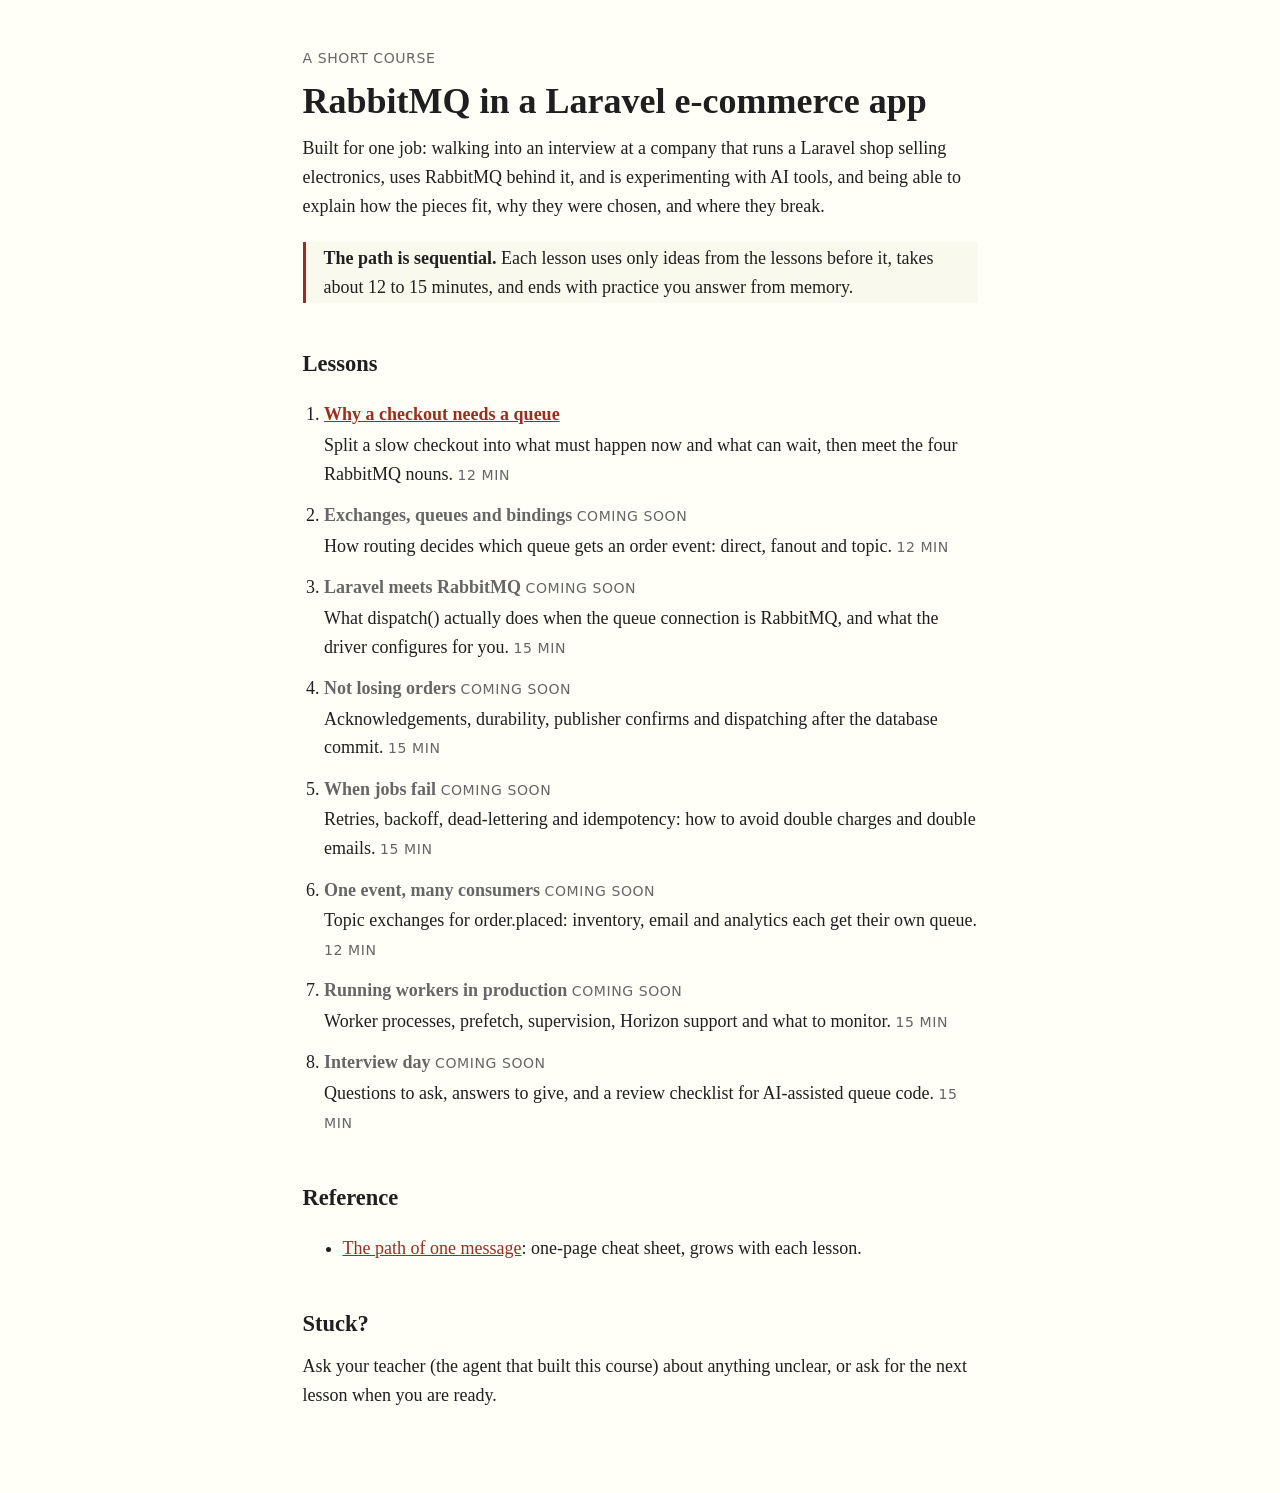
==== index.html @ 07f24b8f "Course skeleton and Lesson 1: why a checkout needs a queue" ====
<!doctype html>
<html lang="en"><head><meta charset="utf-8"><meta name="viewport" content="width=device-width,initial-scale=1">
<title>RabbitMQ for a Laravel e-commerce app</title>
<link rel="stylesheet" href="assets/course.css"></head>
<body><main>
<p class="kicker">A short course</p>
<h1>RabbitMQ in a Laravel e-commerce app</h1>
<p>Built for one job: walking into an interview at a company that runs a Laravel shop selling electronics, uses RabbitMQ behind it, and is experimenting with AI tools, and being able to explain how the pieces fit, why they were chosen, and where they break.</p>
<div class="win"><strong>The path is sequential.</strong> Each lesson uses only ideas from the lessons before it, takes about 12 to 15 minutes, and ends with practice you answer from memory.</div>
<h2>Lessons</h2>
<ol class="path" id="path"></ol>
<noscript><p>Enable JavaScript to see the lesson list.</p></noscript>
<h2>Reference</h2>
<ul><li><a href="reference/message-path.html">The path of one message</a>: one-page cheat sheet, grows with each lesson.</li></ul>
<h2>Stuck?</h2>
<p>Ask your teacher (the agent that built this course) about anything unclear, or ask for the next lesson when you are ready.</p>
</main>
<script src="assets/lessons.js"></script>
<script>
  var ol = document.getElementById('path');
  (window.LESSONS || []).forEach(function(l){
    var li = document.createElement('li'); li.className = l.status;
    li.innerHTML = (l.status === 'ready' ? '<a href="lessons/' + l.slug + '.html"><strong>' + l.title + '</strong></a>' : '<strong>' + l.title + '</strong> <span class="tag">coming soon</span>') + '<p>' + l.blurb + ' <span class="min">' + l.minutes + ' min</span></p>';
    ol.appendChild(li);
  });
</script>
</body></html>
---- assets/course.css ----
:root{--bg:#fffff8;--fg:#1f1f1f;--muted:#666;--rule:#d8d6c8;--accent:#9b2c1f;--code:#f3f1e4;--ok:#1f6f43;--bad:#9b2c1f;--card:#faf9ee}
@media (prefers-color-scheme:dark){:root{--bg:#171717;--fg:#e8e6dc;--muted:#a09d90;--rule:#3a3a35;--accent:#e08a74;--code:#222220;--ok:#6fcf97;--bad:#ef8d7d;--card:#1d1d1b}}
*{box-sizing:border-box}
html{font-size:18px}
body{margin:0;background:var(--bg);color:var(--fg);font-family:Charter,"Bitstream Charter","Sitka Text",Cambria,Georgia,serif;line-height:1.6}
main{max-width:40rem;margin:0 auto;padding:2rem 1.25rem 4rem}
h1{font-size:2rem;line-height:1.2;margin:.2rem 0 .4rem;font-weight:600}
h2{font-size:1.25rem;margin:2.4rem 0 .4rem;font-weight:600}
p,li{margin:.6rem 0}
a{color:var(--accent)}
.kicker,.meta,.min,.tag{font-family:system-ui,sans-serif;font-size:.78rem;letter-spacing:.04em;text-transform:uppercase;color:var(--muted)}
.win{border-left:3px solid var(--accent);padding:.1rem 1rem;margin:1.2rem 0;background:var(--card)}
.note{font-size:.9rem;color:var(--muted)}
code,pre{font-family:ui-monospace,"SF Mono",Menlo,Consolas,monospace;font-size:.85rem;background:var(--code)}
code{padding:.1rem .3rem;border-radius:3px}
pre{padding:.8rem 1rem;overflow-x:auto;border-radius:4px;line-height:1.45}
pre.mermaid{background:transparent;text-align:center;padding:.5rem 0}
table{border-collapse:collapse;width:100%;font-size:.95rem}
th,td{border-bottom:1px solid var(--rule);padding:.4rem .5rem;text-align:left;vertical-align:top}
details{margin:1rem 0;padding:.6rem 1rem;background:var(--card);border:1px solid var(--rule);border-radius:4px}
summary{cursor:pointer;font-weight:600}
fieldset.q{border:1px solid var(--rule);border-radius:4px;margin:1rem 0;padding:.8rem 1rem}
fieldset.q legend{font-weight:600;padding:0 .4rem}
fieldset.q button{display:block;width:100%;text-align:left;margin:.4rem 0;padding:.5rem .8rem;font:inherit;font-size:.95rem;color:var(--fg);background:var(--bg);border:1px solid var(--rule);border-radius:4px;cursor:pointer}
fieldset.q button:hover{border-color:var(--accent)}
fieldset.q button.right{border-color:var(--ok);background:color-mix(in srgb,var(--ok) 14%,var(--bg))}
fieldset.q button.wrong{border-color:var(--bad);background:color-mix(in srgb,var(--bad) 14%,var(--bg))}
.fb{font-size:.9rem;color:var(--muted);margin:.3rem 0 0}
.lesson-nav{display:flex;justify-content:space-between;gap:1rem;border-top:1px solid var(--rule);margin-top:3rem;padding-top:1rem;font-family:system-ui,sans-serif;font-size:.9rem}
ol.path{padding-left:1.2rem}
ol.path li.planned strong{color:var(--muted)}
ol.path li p{margin:.1rem 0 .7rem}
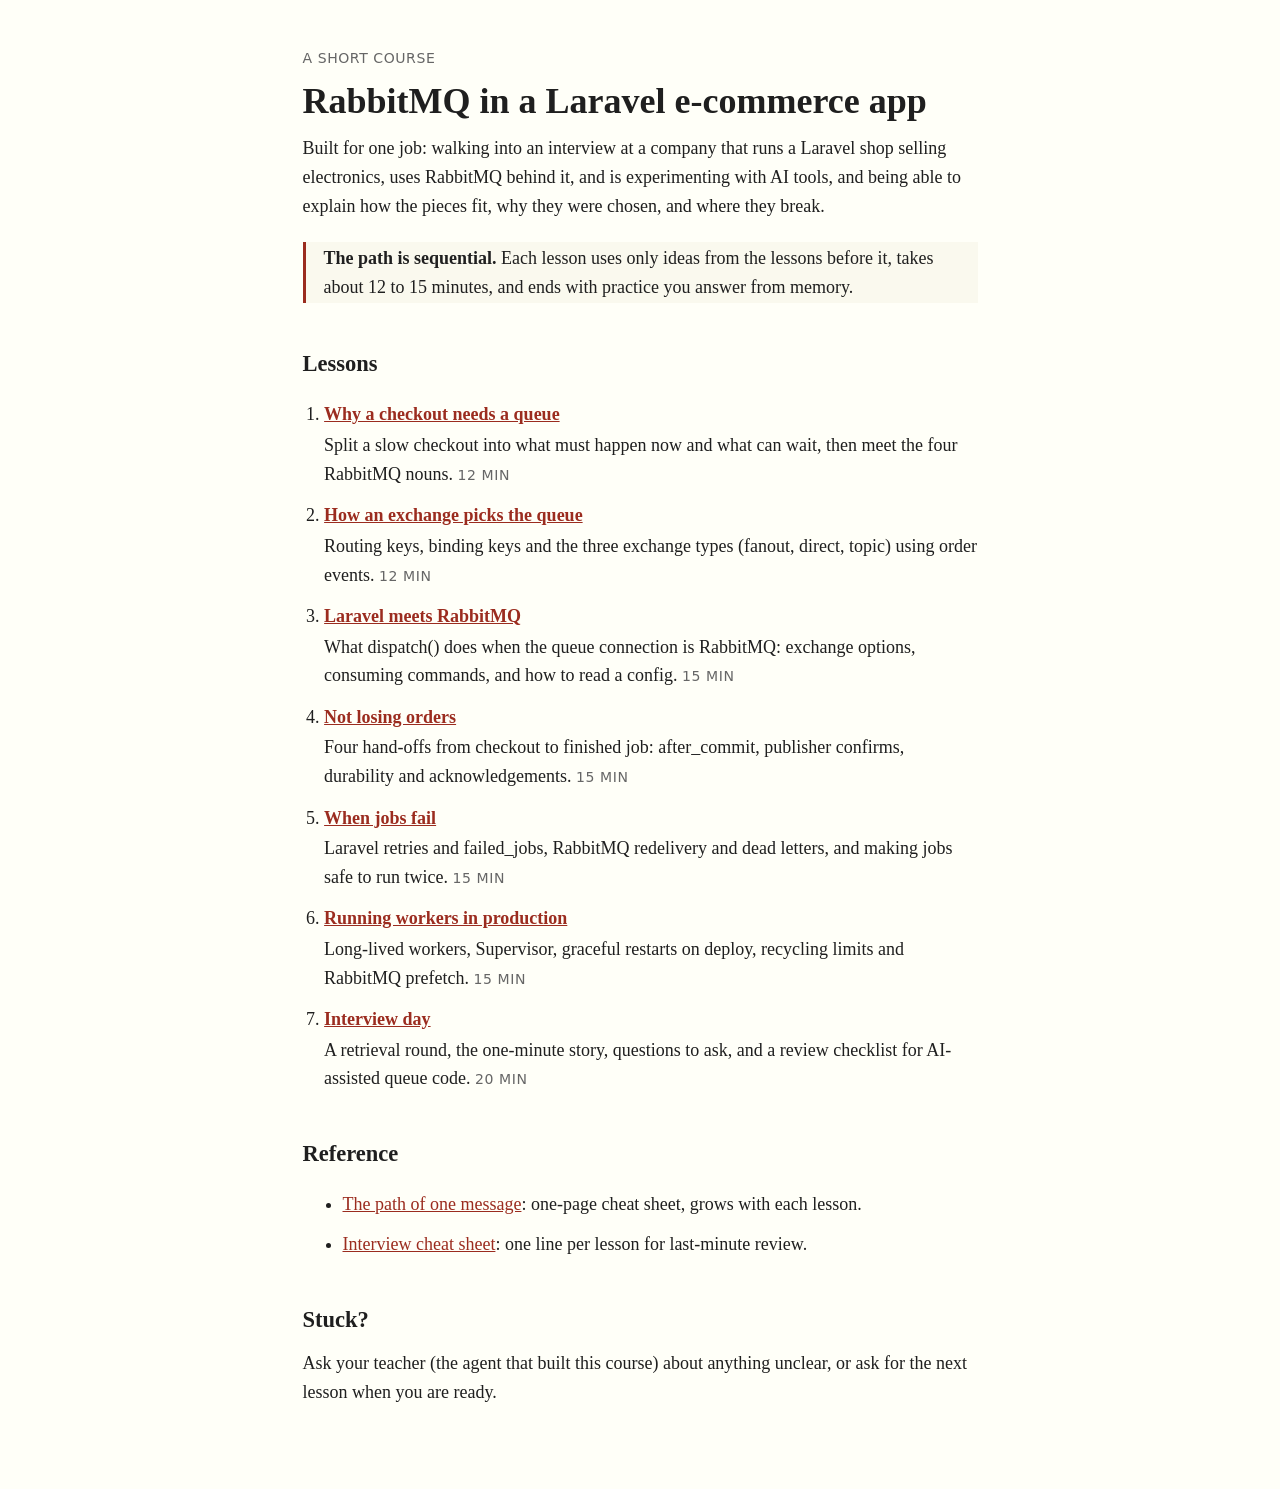
==== commit 924efd46: "lesson 7: final" ====
--- a/index.html
+++ b/index.html
@@ -11,7 +11,8 @@
 <ol class="path" id="path"></ol>
 <noscript><p>Enable JavaScript to see the lesson list.</p></noscript>
 <h2>Reference</h2>
-<ul><li><a href="reference/message-path.html">The path of one message</a>: one-page cheat sheet, grows with each lesson.</li></ul>
+<ul><li><a href="reference/message-path.html">The path of one message</a>: one-page cheat sheet, grows with each lesson.</li>
+<li><a href="reference/interview-cheatsheet.html">Interview cheat sheet</a>: one line per lesson for last-minute review.</li></ul>
 <h2>Stuck?</h2>
 <p>Ask your teacher (the agent that built this course) about anything unclear, or ask for the next lesson when you are ready.</p>
 </main>
